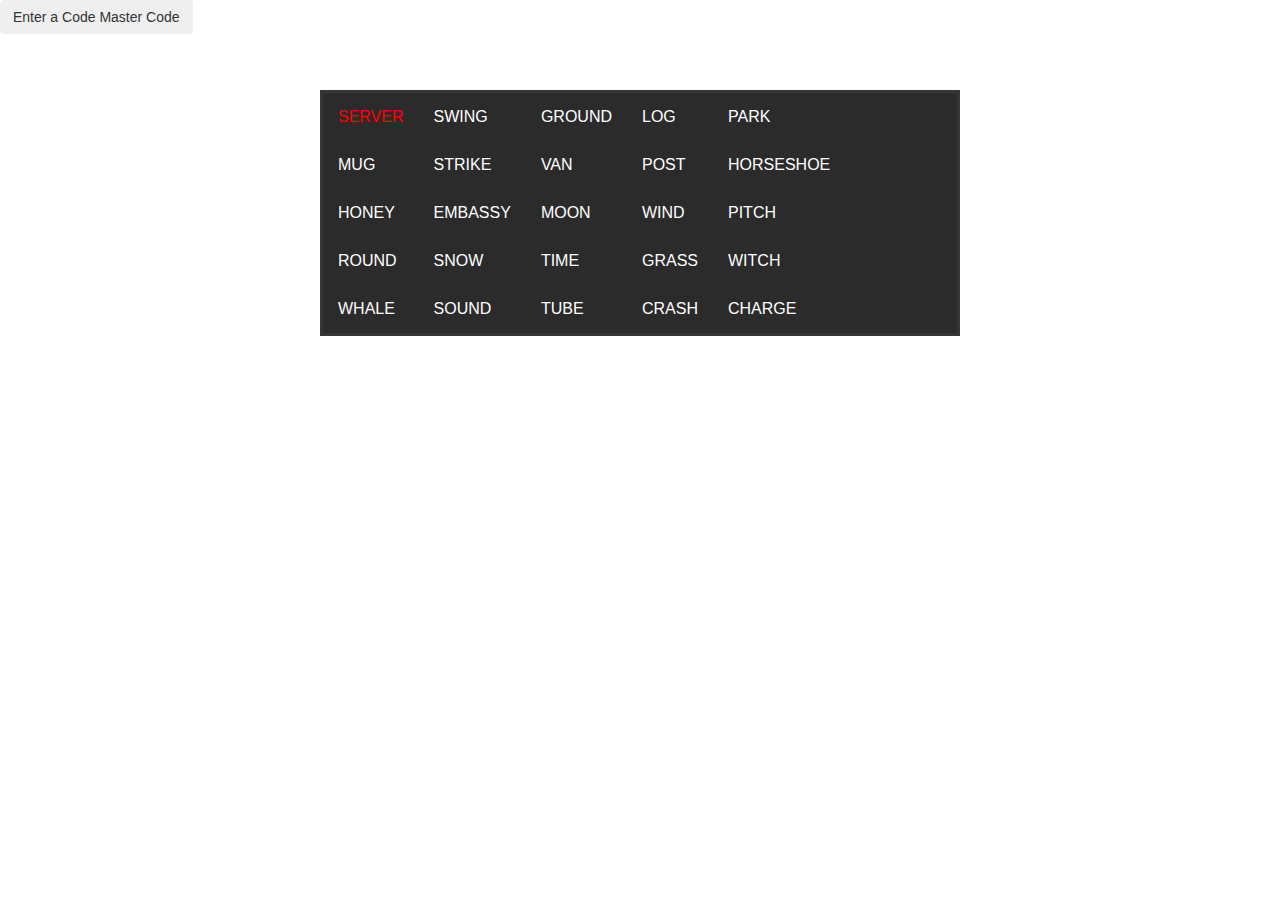
==== index.html @ ffdd42c8 "initial commit with barebones app structure" ====
<html>
    <head>
        <title>Code Words</title>
        <link rel="shortcut icon" type="image/gif" href="favicon.png">
        <link rel="stylesheet" href="https://maxcdn.bootstrapcdn.com/bootstrap/3.3.7/css/bootstrap.min.css" integrity="sha384-BVYiiSIFeK1dGmJRAkycuHAHRg32OmUcww7on3RYdg4Va+PmSTsz/K68vbdEjh4u" crossorigin="anonymous">
        <link href="styles/style.css" rel="stylesheet" type="text/css"/>
        <script src="https://ajax.googleapis.com/ajax/libs/jquery/2.1.1/jquery.min.js"></script>
        <script src="https://maxcdn.bootstrapcdn.com/bootstrap/3.3.7/js/bootstrap.min.js"></script>
        <script type="text/javascript" src="js/main.js"></script>
        <meta name="viewport" content="width=device-width, initial-scale=1.0">
        <meta http-equiv="cache-control" content="max-age=0" />
        <meta http-equiv="cache-control" content="no-cache" />
        <meta http-equiv="expires" content="0" />
        <meta http-equiv="expires" content="Tue, 01 Jan 1980 1:00:00 GMT" />
        <meta http-equiv="pragma" content="no-cache" />
    </head>
    
    <body>
        <button id="codeModalButton" type="button" class="btn btn-secondary">Enter a Code Master Code</button>
        <div id="mainContainer">
        </div>
    </body>

    <div id="codeModal" class="modal fade" role="dialog">
        <div class="modal-dialog">
            <div class="modal-content">
                <div class="modal-header">
                    <button type="button" class="close" data-dismiss="modal">&times;</button>
                    <h4 class="modal-title">Enter the Code Master code!</h4>
                </div>
                <div class="modal-body">
                    <input id="codeMasterCode" type="text" class="form-control" required>
                </div>
                <div class="modal-footer">
                    <button id="enterCodeMasterCode" type="button" class="btn btn-default">Enter</button>
                </div>
            </div>
        </div>
    </div>
    
</html>
---- styles/style.css ----
#mainContainer {
    position: absolute;
    top: 10%;
    left: 25%;
    width: 50%;
    border-width: 3px;
	border-style: solid;
    border-color: #363636;
    margin-bottom: 20px;
    background-color: rgb(43, 43, 43);
}

td {
    padding: 15px;
}

.default {
    color: white;
}
.red {
    color: red;
}
.blue {
    color: blue;
}
.civ {
    color: burlywood;
}
.ass {
    color: black;
}

.not-flipped {
    font-style: italic;
}
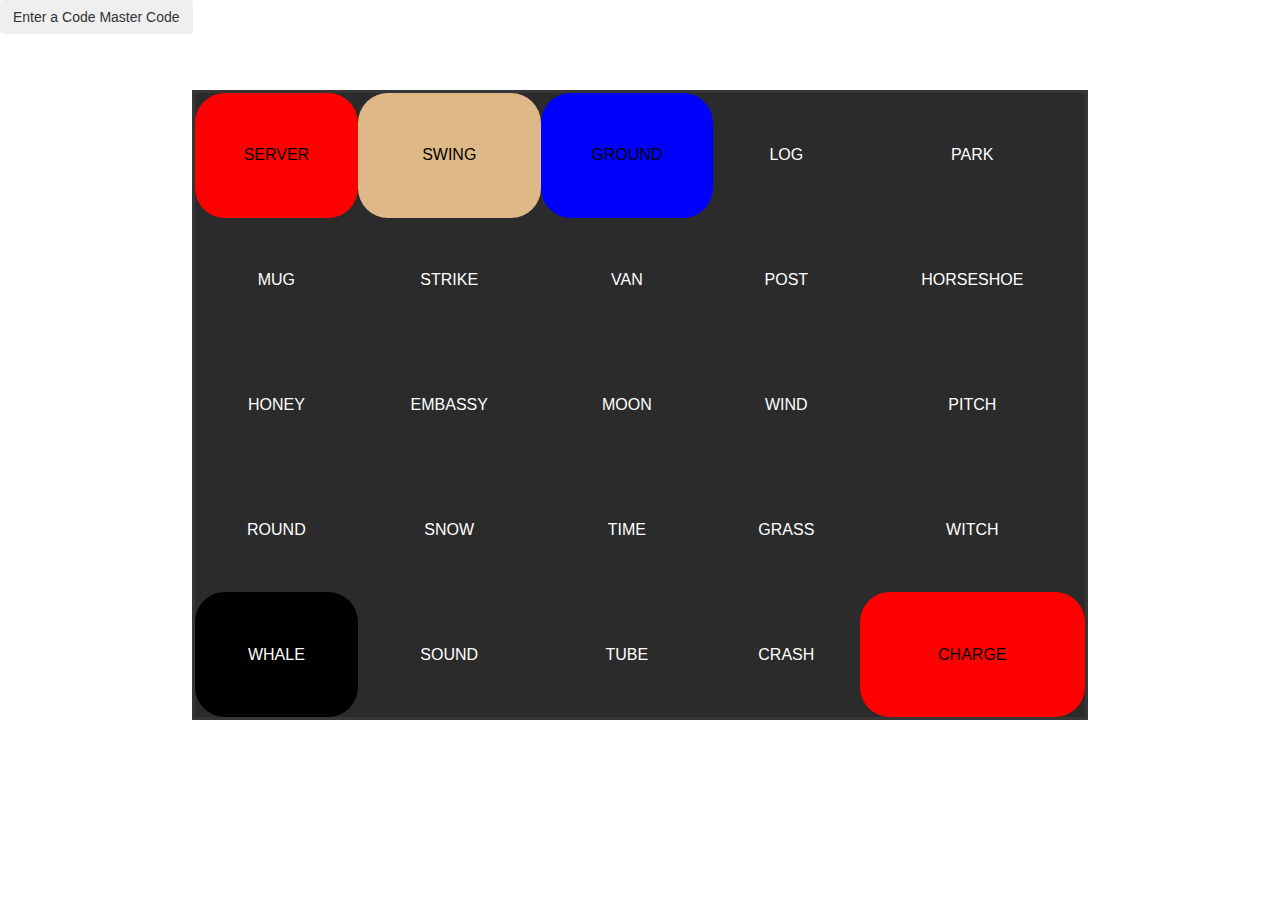
==== commit a0c29c6a: "the start of the stylistic changes" ====
--- a/index.html
+++ b/index.html
@@ -17,8 +17,7 @@
     
     <body>
         <button id="codeModalButton" type="button" class="btn btn-secondary">Enter a Code Master Code</button>
-        <div id="mainContainer">
-        </div>
+        <div id="mainContainer"></div>
     </body>
 
     <div id="codeModal" class="modal fade" role="dialog">
@@ -26,7 +25,7 @@
             <div class="modal-content">
                 <div class="modal-header">
                     <button type="button" class="close" data-dismiss="modal">&times;</button>
-                    <h4 class="modal-title">Enter the Code Master code!</h4>
+                    <h4 class="modal-title">Enter the Code Master Code!</h4>
                 </div>
                 <div class="modal-body">
                     <input id="codeMasterCode" type="text" class="form-control" required>
--- a/styles/style.css
+++ b/styles/style.css
@@ -4,8 +4,9 @@
 #mainContainer {
     position: absolute;
     top: 10%;
-    left: 25%;
-    width: 50%;
+    left: 15%;
+    width: 70%;
+    height: 70%;
     border-width: 3px;
 	border-style: solid;
     border-color: #363636;
@@ -13,24 +14,38 @@
     background-color: rgb(43, 43, 43);
 }
 
+table {
+    width: 100%;
+    height: 100%;
+}
+
 td {
     padding: 15px;
+    text-align: center;
 }
 
 .default {
     color: white;
 }
 .red {
-    color: red;
+    color: black;
+    border-radius: 30px;
+    background-color: red;
 }
 .blue {
-    color: blue;
+    color: black;
+    border-radius: 30px;
+    background-color: blue;
 }
 .civ {
-    color: burlywood;
+    color: black;
+    border-radius: 30px;
+    background-color: burlywood;
 }
 .ass {
-    color: black;
+    color: white;
+    border-radius: 30px;
+    background-color: black;
 }
 
 .not-flipped {
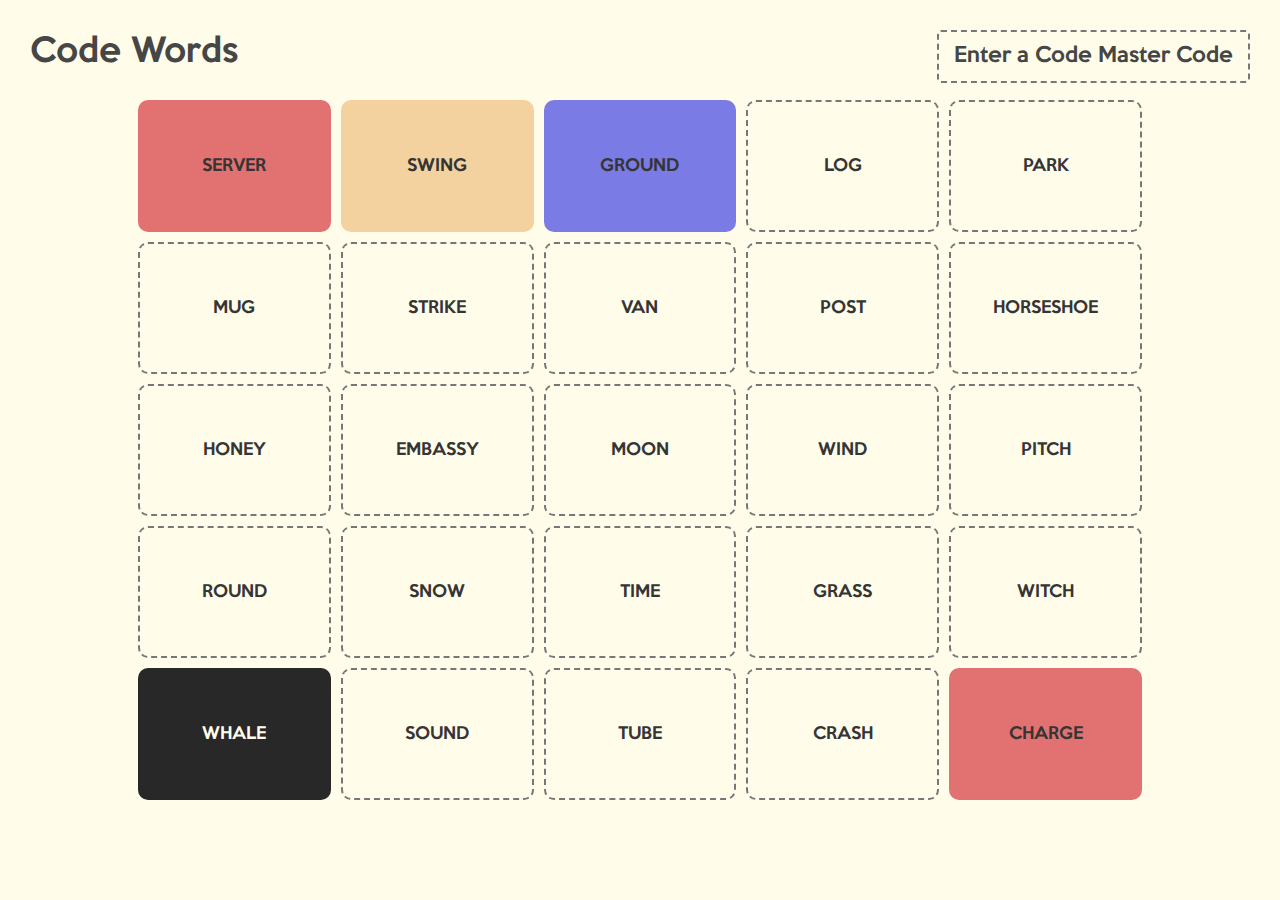
==== commit 2388c653: "major stylistic changes" ====
--- a/index.html
+++ b/index.html
@@ -17,6 +17,7 @@
     
     <body>
         <button id="codeModalButton" type="button" class="btn btn-secondary">Enter a Code Master Code</button>
+        <div id="titleText">Code Words</div>
         <div id="mainContainer"></div>
     </body>
 
--- a/styles/style.css
+++ b/styles/style.css
@@ -1,53 +1,92 @@
+@font-face {
+	font-family: 'boardFont';
+	src: url('../fonts/KeepCalm-Medium.ttf') format('truetype'), url("../fonts/KeepCalm-Medium.eot");
+}
 
+body {
+    background-color: #FFFDEA;
+    font-family: boardFont, helvetica, sans-serif
+}
 
+#titleText {
+    float: left;
+    margin: 30px;
+    color: #464646;
+    font-size: 32px;
+}
 
 #mainContainer {
     position: absolute;
     top: 10%;
-    left: 15%;
-    width: 70%;
-    height: 70%;
-    border-width: 3px;
-	border-style: solid;
-    border-color: #363636;
+    left: 10%;
+    width: 80%;
+    height: 80%;
     margin-bottom: 20px;
-    background-color: rgb(43, 43, 43);
 }
 
 table {
     width: 100%;
     height: 100%;
+    border-spacing: 10px;
+    border-collapse: separate;
 }
 
 td {
     padding: 15px;
     text-align: center;
+    max-width: 0px;
+    max-height: 0px;
+    color: #353535;
 }
 
 .default {
-    color: white;
+    border-width: 2px;
+    border-style: dashed;
+    border-radius: 10px;
+    border-color: #777777;
 }
 .red {
-    color: black;
-    border-radius: 30px;
-    background-color: red;
+    border-radius: 10px;
+    background-color: #E27171;
 }
 .blue {
-    color: black;
-    border-radius: 30px;
-    background-color: blue;
+    border-radius: 10px;
+    background-color: #7B7BE5;
 }
 .civ {
-    color: black;
-    border-radius: 30px;
-    background-color: burlywood;
+    border-radius: 10px;
+    background-color: #F4D29F;
 }
 .ass {
-    color: white;
-    border-radius: 30px;
-    background-color: black;
+    color: #FFFDEA;
+    border-radius: 10px;
+    background-color: #282828;
 }
 
 .not-flipped {
-    font-style: italic;
+    border-width: 5px;
+    border-style: dashed;
+    border-radius: 10px;
+    border-color: #444444;
+    cursor: pointer;
+}
+
+.not-flipped:hover {
+    border-style: solid;
+}
+
+#codeModalButton {
+    float: right;
+    margin: 30px;
+    background-color: #fffdea;
+    border-width: 2px;
+    border-style: dashed;
+    border-color: #777777;
+    color: #464646;
+    font-size: 20px;
+    padding: 10 15 10 15;
+}
+
+#codeModalButton:hover {
+    border-style: solid;
 }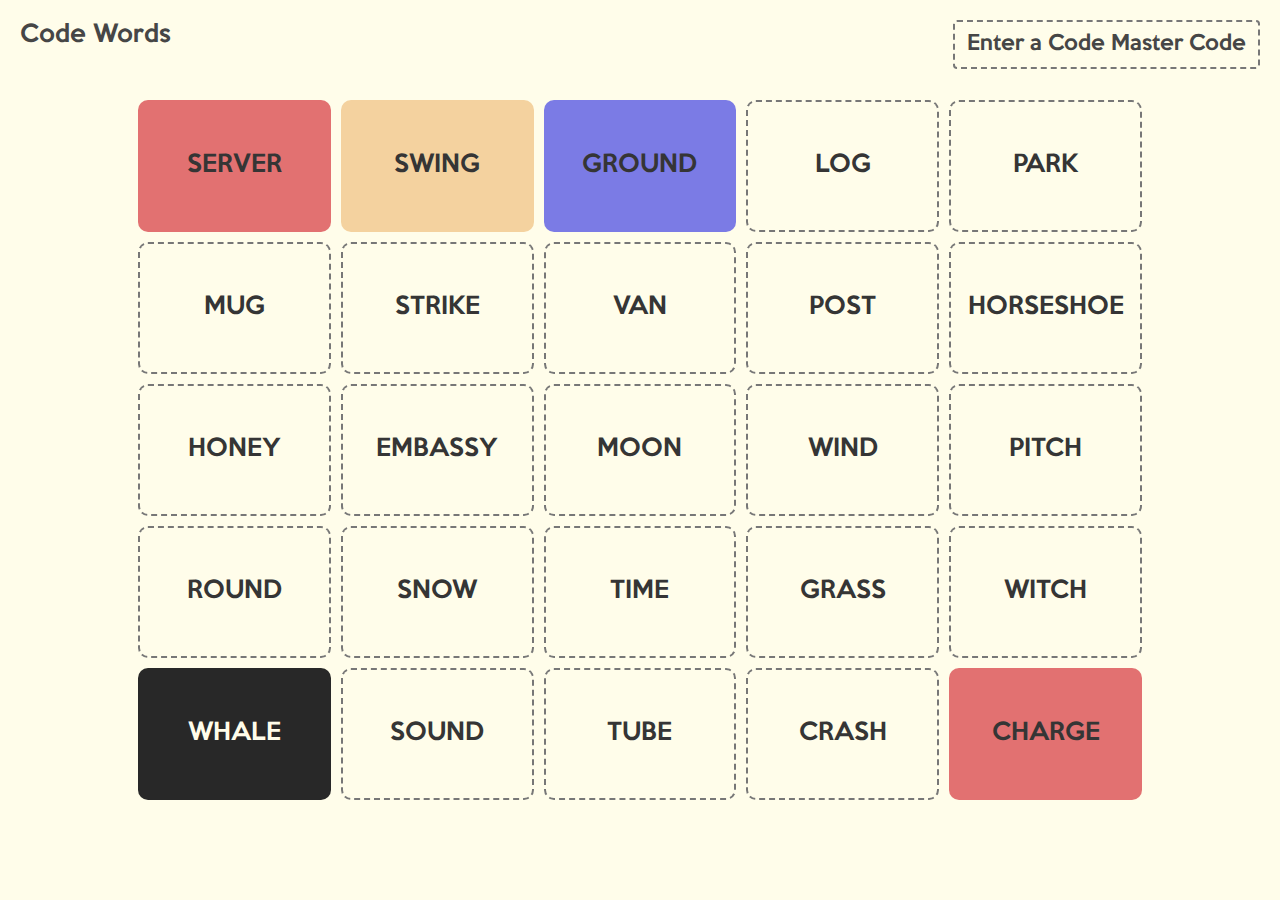
==== commit b424f1ae: "fix mobile button clicks" ====
--- a/index.html
+++ b/index.html
@@ -16,8 +16,8 @@
     </head>
     
     <body>
+        <div id="titleText">Code Words</div>
         <button id="codeModalButton" type="button" class="btn btn-secondary">Enter a Code Master Code</button>
-        <div id="titleText">Code Words</div>
         <div id="mainContainer"></div>
     </body>
 
--- a/styles/style.css
+++ b/styles/style.css
@@ -5,14 +5,15 @@
 
 body {
     background-color: #FFFDEA;
-    font-family: boardFont, helvetica, sans-serif
+    font-family: boardFont, helvetica, sans-serif;
 }
 
 #titleText {
     float: left;
-    margin: 30px;
+    margin: 30px 0px 30px 30px;
     color: #464646;
     font-size: 32px;
+    display: block;
 }
 
 #mainContainer {
@@ -29,14 +30,15 @@
     height: 100%;
     border-spacing: 10px;
     border-collapse: separate;
+    font-size: 23px;
 }
 
 td {
     padding: 15px;
     text-align: center;
-    max-width: 0px;
-    max-height: 0px;
+    width: 20%;
     color: #353535;
+    word-break: break-all;
 }
 
 .default {
@@ -84,9 +86,126 @@
     border-color: #777777;
     color: #464646;
     font-size: 20px;
-    padding: 10 15 10 15;
+    padding: 10px 15px 10px 15px;
 }
 
 #codeModalButton:hover {
     border-style: solid;
+}
+
+#controls {
+    margin: 30px;
+    position: absolute;
+    right: 0%;
+}
+
+#controls > * {
+    margin: 0px 6px 0px 6px;
+}
+
+#codeMasterCode {
+    display: inline;
+    font-size: 16px;
+    border-width: 2px;
+    border-style: dashed;
+    border-radius: 5px;
+    border-color: #777777;
+    padding: 8px;
+}
+
+#generateBoard {
+    background-color: #fffdea;
+    border-width: 2px;
+    border-style: dashed;
+    border-color: #777777;
+    color: #464646;
+    font-size: 16px;
+    padding: 10px 15px 10px 15px;
+}
+
+#generateBoard:hover {
+    border-style: solid;
+}
+
+.toggle.switches {
+    color: white; 
+    background-color: #7B7BE5; 
+}
+.toggle.switches .toggle-off {
+    color: white;
+    background-color: #E27171;
+}
+.toggle.switches .btn:hover, .btn:focus {
+    color: white;
+}
+
+@media only screen and (max-height: 900px) {
+    #controls {
+        float: right;
+        margin: 20px;
+    }
+    #codeModalButton {
+        margin: 20px;
+        padding: 8px 12px 8px 12px;
+    }
+    #titleText {
+        margin: 20px;
+        font-size: 23px;
+    }
+}
+
+@media only screen and (min-width: 2000px) {
+    table {
+        font-size: 30px;
+    }
+    #titleText {
+        font-size: 50px;
+    }
+}
+@media only screen and (max-width: 1200px) {
+    table {
+        font-size: 15px;
+    }
+}
+@media only screen and (max-width: 1000px) {
+    #mainContainer {
+        left: 5%;
+        width: 90%;
+        height: 90%;
+    }
+}
+@media only screen and (max-width: 800px) {
+    table {
+        font-size: 10px;
+    }
+    #codeModalButton {
+        font-size: 14px;
+    }
+}
+@media only screen and (max-width: 500px) {
+    table {
+        font-size: 8px;
+    }
+    td {
+        padding: 1px;
+    }
+    #codeModalButton {
+        font-size: 10px;
+    }
+    .not-flipped {
+        border-width: 2px;
+    }
+    #titleText {
+        font-size: 18px;
+    }
+}
+@media only screen and (max-width: 420px) {
+    #mainContainer {
+        top: 20%;
+    }
+}
+@media only screen and (max-width: 350px) {
+    #mainContainer {
+        top: 30%;
+    }
 }